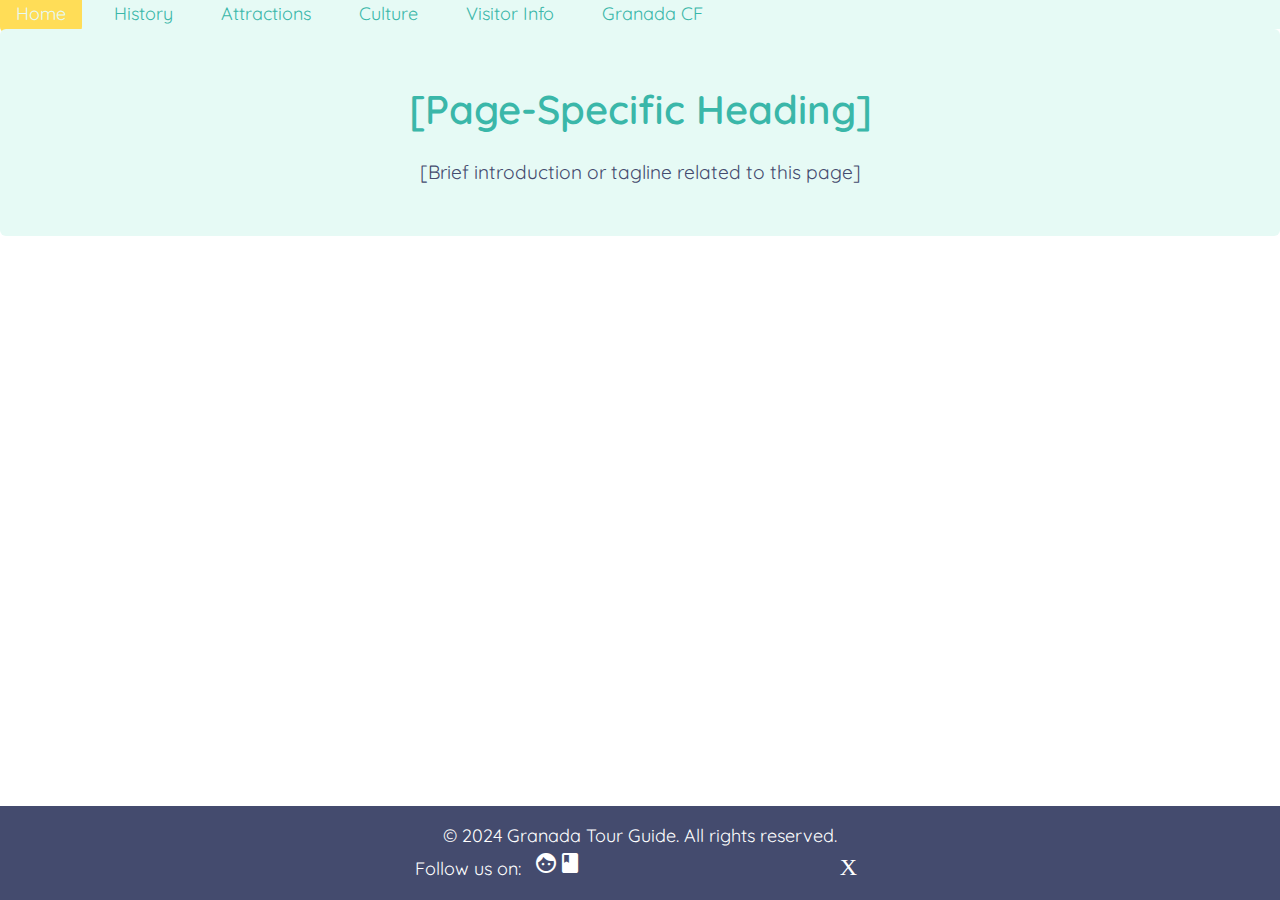
==== index.html @ 2a21a65d "layout done" ====
<!DOCTYPE html>
<html lang="en">
<head>
    <meta charset="UTF-8">
    <meta name="viewport" content="width=device-width, initial-scale=1.0">
    <title>VisitGranada - Home</title>
    <link rel="stylesheet" href="css/main.css"> <!-- Link to global CSS file -->
    <link href="https://fonts.googleapis.com/icon?family=Material+Icons" rel="stylesheet"> <!-- Material Icons -->
    <link rel="stylesheet" href="css/[page-specific].css"> <!-- Link to page-specific CSS -->
</head>
<body>
    <!-- Header -->
    <header>
        <nav>
            <ul class="nav-list">
                <li><a href="index.html">Home</a></li>
                <li><a href="history.html">History</a></li>
                <li><a href="attractions.html">Attractions</a></li>
                <li><a href="culture.html">Culture</a></li>
                <li><a href="visitorinfo.html">Visitor Info</a></li>
                <li><a href="granadacf.html">Granada CF</a></li>
            </ul>
        </nav>
    </header>

    <!-- Main Content -->
    <main>
        <section class="hero">
            <h1>[Page-Specific Heading]</h1>
            <p>[Brief introduction or tagline related to this page]</p>
        </section>

        <!-- Content Section -->
        <section class="content">
            <!-- Page-specific content goes here -->
        </section>
    </main>

    <!-- Footer -->
    <footer>
        <p>&copy; 2024 Granada Tour Guide. All rights reserved.</p>
        <p>Follow us on:
            <a href="https://www.facebook.com/"><span class="material-icons">facebook</span></a>
            <a href="https://instagram.com/"><span class="material-icons">instagram</span></a>
            <a href="https://x.com/"><span class="material-icons">X</span></a>
        </p>
    </footer>
</body>
</html>
---- css/main.css ----
/* 1. Google Font Import */
@import url('https://fonts.googleapis.com/css2?family=Quicksand:wght@300;400;600&display=swap');

/* 2. CSS Variables for Colors and Fonts */
:root {
    --white-bg: #ffffff;
    --vibrant-teal: #3AB7A9;
    --electric-orange: #FF6B35;
    --soft-yellow: #FFDD57;
    --steel-gray: #444B6E;
    --pale-mint: #E6FAF5;

    /* Font and Basic Sizes */
    --font-primary: 'Quicksand', sans-serif;
    --base-font-size: 16px;
    --heading-font-weight: 600;
    --text-font-weight: 400;
    --border-radius: 6px;
    --transition-speed: 0.3s;
}

/* 3. Global Styles */
*,
*::before,
*::after {
    margin: 0;
    padding: 0;
    box-sizing: border-box;
}

body {
    display: grid;
    grid-template-columns: 1fr;
    grid-template-rows: auto 1fr auto;
    grid-template-areas:
        "header"
        "main"
        "footer";
    font-family: var(--font-primary);
    font-size: var(--base-font-size);
    background-color: var(--white-bg);
    color: var(--steel-gray);
    line-height: 1.6;
    min-height: 100vh;
}

h1, h2, h3, h4, h5, h6 {
    color: var(--steel-gray);
    font-weight: var(--heading-font-weight);
}

a {
    color: var(--vibrant-teal);
    text-decoration: none;
    transition: color var(--transition-speed);
}

a:hover {
    color: var(--soft-yellow);
}

/* 4. Container and Layout Classes */
.container {
    max-width: 1200px;
    margin: 0 auto;
    padding: 0 1rem;
}

/* 5. Navbar Styles */
header {
    grid-area: header;
    background-color: var(--pale-mint);
}

.nav-list {
    display: flex;
    gap: 1rem;
    list-style: none;
}

.nav-list a {
    padding: 0.5rem 1rem;
    border-radius: var(--border-radius);
    transition: background-color var(--transition-speed);
}

.nav-list a:hover {
    background-color: var(--soft-yellow);
    color: var(--pale-mint);
}

/* 6. Button Styles */
button, .button {
    background-color: var(--vibrant-teal);
    color: var(--white-bg);
    font-weight: var(--text-font-weight);
    border: none;
    padding: 0.5rem 1.5rem;
    border-radius: var(--border-radius);
    cursor: pointer;
    transition: background-color var(--transition-speed), transform var(--transition-speed);
}

button:hover, .button:hover {
    background-color: var(--electric-orange);
    transform: translateY(-3px);
}

/* 7. Animations */
@keyframes fadeIn {
    from { opacity: 0; }
    to { opacity: 1; }
}

@keyframes slideIn {
    from { transform: translateX(-100%); }
    to { transform: translateX(0); }
}

/* 8. Utility Classes */
.fade-in {
    animation: fadeIn 1s ease-in-out;
}

.slide-in {
    animation: slideIn 0.5s ease-in-out;
}

/* 9. Hover Effects */
.icon-hover:hover {
    color: var(--soft-yellow);
    transform: scale(1.1);
}

/* 10. Hero Section */
.hero {
    background-color: var(--pale-mint);
    color: var(--steel-gray);
    padding: 2rem;
    text-align: center;
    border-radius: var(--border-radius);
}

.hero h1 {
    font-size: 2.5rem;
    color: var(--vibrant-teal);
}

.hero p {
    font-size: 1.2rem;
    margin-top: 1rem;
    color: var(--steel-gray);
}

/* Footer */
footer {
    grid-area: footer;
    background-color: var(--steel-gray);
    color: var(--white-bg);
    text-align: center;
    padding: 1rem;
}

/* Footer Social Links Styling */
footer p a {
    color: var(--white-bg);
    margin: 0 0.5rem;
    text-decoration: none;
}

footer p a:hover {
    color: var(--vibrant-teal);
}

/* Media Queries for Responsiveness */

/* Large Screens */
@media (min-width: 992px) {
    :root {
        --base-font-size: 18px;
    }
    .hero {
        padding: 3rem;
    }
}

/* Tablets and Medium Screens: Sidebar Navigation */
@media (max-width: 991px) and (min-width: 768px) {
    :root {
        --base-font-size: 16px;
    }

    body {
        grid-template-columns: 45px 1fr ;
        grid-template-rows: 1fr 1fr 1fr 1fr 1fr;
        grid-template-areas:
            "header main"
            "header main"
            "header main"
            "header main"
            "header footer";
    }

    header {
        height: 100vh;
        position: sticky;
        top: 0;
        display: flex;
        align-items: center;
        justify-content: center;
        flex-direction: column;
    }

    .nav-list {
        flex-direction: column;
        gap: 0.5rem;
        align-items: center;
    }

    footer {
        grid-column: 2 / 3;
        grid-row: 2;
    }

    .hero {
        padding: 2rem;
    }
}

/* Mobile Screens: Compact Sidebar Navigation */
@media (max-width: 767px) {
    :root {
        --base-font-size: 14px;
    }

    body {
        grid-template-columns: 45px 1fr ;
        grid-template-rows: 1fr 1fr 1fr 1fr 1fr;
        grid-template-areas:
            "header main"
            "header main"
            "header main"
            "header main"
            "header footer";
    }

    header {
        height: 100vh;
        position: sticky;
        top: 0;
        display: flex;
        align-items: center;
        justify-content: center;
        flex-direction: column;
    }

    .nav-list {
        flex-direction: column;
        align-items: center;
    }

    footer {
        grid-column: 2 / 3;
        grid-row: 2;
    }

    .hero {
        padding: 1.5rem;
        font-size: 1.2rem;
    }

    h1 {
        font-size: 1.8rem;
    }

    p {
        font-size: 1rem;
    }
}
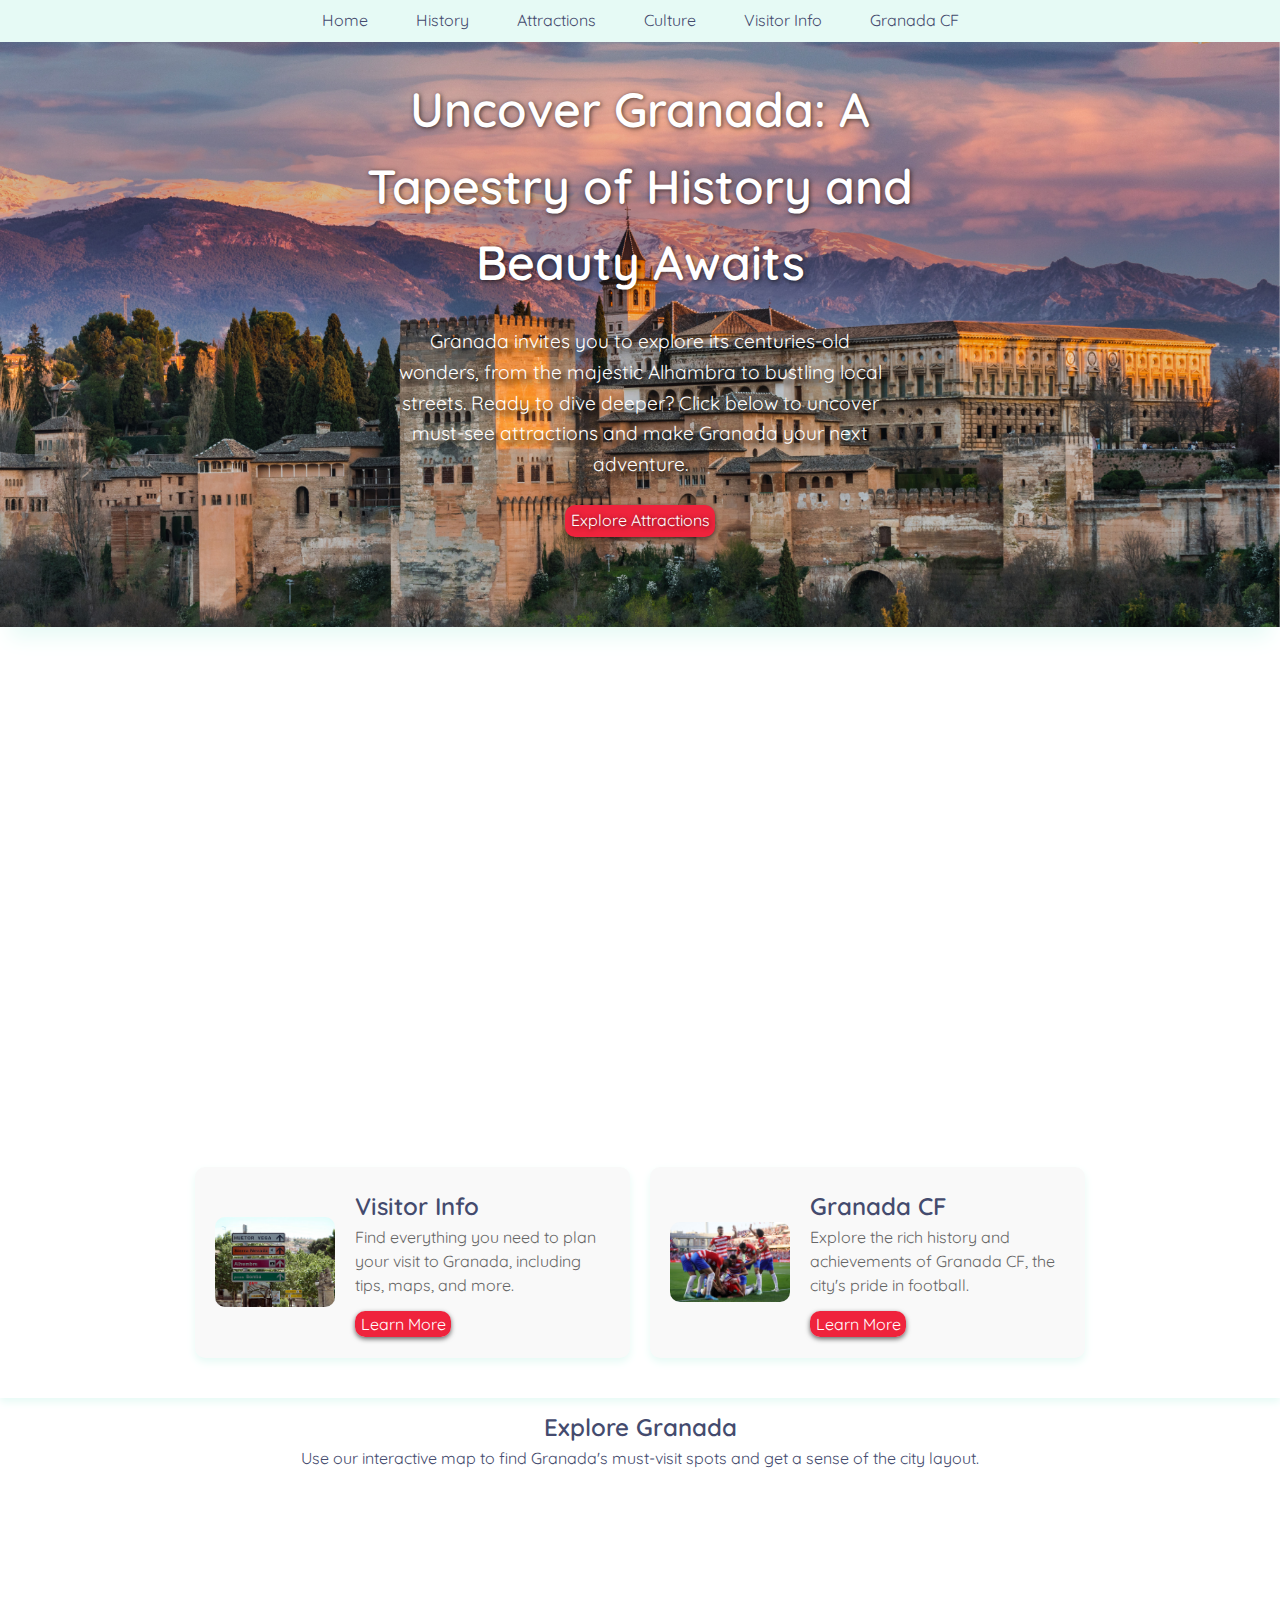
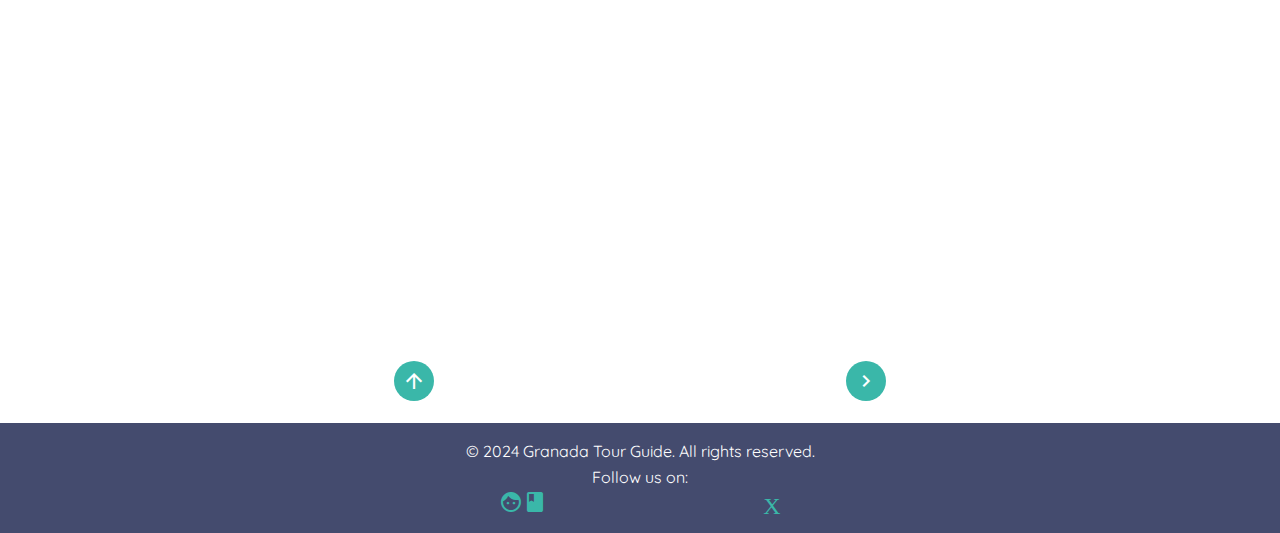
==== commit c59e7945: "website done" ====
--- a/index.html
+++ b/index.html
@@ -4,46 +4,210 @@
     <meta charset="UTF-8">
     <meta name="viewport" content="width=device-width, initial-scale=1.0">
     <title>VisitGranada - Home</title>
-    <link rel="stylesheet" href="css/main.css"> <!-- Link to global CSS file -->
-    <link href="https://fonts.googleapis.com/icon?family=Material+Icons" rel="stylesheet"> <!-- Material Icons -->
-    <link rel="stylesheet" href="css/[page-specific].css"> <!-- Link to page-specific CSS -->
+    <link href="https://fonts.googleapis.com/icon?family=Material+Icons" rel="stylesheet"> 
+    <link rel="stylesheet" href="css/home.css"> 
+    <meta name="description" content="Visit Granada, a city rich in history, culture, and attractions. Discover the best sites to explore, from the Alhambra to Granada CF.">
+    <meta name="keywords" content="Visit Granada, Granada tourism, Granada travel guide, Alhambra Granada, Granada attractions, Granada Spain">
+
 </head>
 <body>
-    <!-- Header -->
+
     <header>
         <nav>
             <ul class="nav-list">
-                <li><a href="index.html">Home</a></li>
-                <li><a href="history.html">History</a></li>
-                <li><a href="attractions.html">Attractions</a></li>
-                <li><a href="culture.html">Culture</a></li>
-                <li><a href="visitorinfo.html">Visitor Info</a></li>
-                <li><a href="granadacf.html">Granada CF</a></li>
+                <li>
+                    <a href="index.html" data-tooltip="Home">
+                        <span class="nav-text">Home</span> 
+                        <span class="material-icons nav-icon">
+                            home
+                        </span> 
+                    </a> 
+                    
+                </li>
+                <li>
+                    <a href="history.html" data-tooltip="History">
+                        <span class="nav-text">History</span> 
+                        <span class="material-icons nav-icon">
+                            history
+                        </span> 
+                    </a> 
+                    
+                </li>
+                <li>
+                    <a href="attractions.html" data-tooltip="Attractions">
+                        <span class="nav-text">Attractions</span> 
+                        <span class="material-icons nav-icon">
+                            tour
+                        </span>
+                    </a> 
+                    
+                 </li>
+                <li>
+                    <a href="culture.html" data-tooltip="Culture ">
+                        <span class="nav-text">Culture</span> 
+                        <span class="material-icons nav-icon">
+                            menu_book
+                        </span>
+                    </a> 
+                   
+                 </li>
+                <li>
+                    <a href="visitorinfo.html" data-tooltip="Visitor Info">
+                        <span class="nav-text">Visitor Info</span> 
+                        <span class="material-icons nav-icon">
+                            info
+                        </span>
+                    </a> 
+                    
+                 </li>
+                <li>
+                    <a href="granadacf.html" data-tooltip="GranadaCF">
+                        <span class="nav-text">Granada CF</span> 
+                        <span class="material-icons nav-icon">
+                            sports_soccer
+                        </span>
+                    </a> 
+            
+                 </li>
             </ul>
         </nav>
     </header>
 
-    <!-- Main Content -->
+  
     <main>
         <section class="hero">
-            <h1>[Page-Specific Heading]</h1>
-            <p>[Brief introduction or tagline related to this page]</p>
+
+            <img src="assets/images/hero.png" alt="hero image">
+            
+            <div>   
+                <h1>Uncover Granada: A Tapestry of History and Beauty Awaits</h1>
+                
+                <p>Granada invites you to explore its centuries-old wonders, from the majestic Alhambra to bustling local streets. Ready to dive deeper? Click below to uncover must-see attractions and make Granada your next adventure.</p>
+
+                <a href="attractions.html" class="cta">Explore Attractions</a>
+            </div>
+            
+
+            
         </section>
 
-        <!-- Content Section -->
-        <section class="content">
-            <!-- Page-specific content goes here -->
+        <div class="sections">
+            <a href="history.html">
+                <div class="section-item" style="--i: 1">
+                    <img src="assets/images/history.jpg" alt="History of Granada">
+                    <h2>History</h2>
+                    <p>Granada's history is a rich tapestry of influences from Roman, Moorish, and Christian periods. Discover the unique heritage that shapes Granada today.</p>
+                </div>
+            </a>
+            <a href="attractions.html">
+                <div class="section-item" style="--i: 2">
+                    <img src="assets/images/attractions.jpg" alt="Granada Attractions">
+                    <h2>Attractions</h2>
+                    <p>Granada is home to world-famous sites like the Alhambra, Generalife, and the Albaicín. Dive into the beauty of these iconic attractions.</p>
+                </div>
+            </a>
+            <a href="culture.html">
+                <div class="section-item" style="--i: 3">
+                    <img src="assets/images/culture.jpg" alt="Granada Culture">
+                    <h2>Culture</h2>
+                    <p>Experience Granada's vibrant culture, from its flamenco roots to its bustling festivals and traditional gastronomy.</p>
+                </div>
+            </a>
+
+            <div class="section-container-2">
+
+                <div class="section visitor-info">
+                    <img src="assets/images/visitor-info.jpg" alt="Visitor Info">
+                    <div class="content">
+                        <h2>Visitor Info</h2>
+                        <p>Find everything you need to plan your visit to Granada, including tips, maps, and more.</p>
+                        <a href="visitorinfo.html" class="cta">Learn More</a>
+                    </div>
+                </div>
+
+                <div class="section granadacf">
+                    <img src="assets/images/granadacf.jpg" alt="Granada CF">
+                    <div class="content">
+                        <h2>Granada CF</h2>
+                        <p>Explore the rich history and achievements of Granada CF, the city's pride in football.</p>
+                        <a href="granadacf.html" class="cta">Learn More</a>
+                    </div>
+                </div>
+                
+            </div>
+            
+        </div>
+        <section class="map-container">
+            <h2>Explore Granada</h2>
+            <p>Use our interactive map to find Granada's must-visit spots and get a sense of the city layout.</p>
+            
+            <div class="map">
+                <iframe 
+                    src="https://www.google.com/maps/embed?pb=!1m18!1m12!1m3!1d31695.193933229857!2d-3.617222!3d37.1773366!2m3!1f0!2f0!3f0!3m2!1i1024!2i768!4f13.1!3m3!1m2!1s0xd71fca35a35e289%3A0x9582f1b2b0d24932!2sGranada%2C%20Spain!5e0!3m2!1sen!2sus!4v1612330225878!5m2!1sen!2sus" 
+                    width="100%" 
+                    height="450" 
+                    style="border:0;" 
+                    allowfullscreen="" 
+                    loading="lazy"
+                    referrerpolicy="no-referrer-when-downgrade">
+                </iframe>
+            </div>
+        
         </section>
+
+        <div class="arrow-navigator-container">
+
+            <a href="#" class="back-to-top" data-tooltip="Back to Top">
+                <span class="material-icons">
+                    arrow_upward
+                </span>
+            </a>
+            <a href="history.html" class="arrow-right" data-tooltip="History">
+                <span class="material-icons">
+                    chevron_right
+                </span>
+            </a>
+
+        </div>
+        
+
     </main>
 
-    <!-- Footer -->
+    
+
+    
     <footer>
         <p>&copy; 2024 Granada Tour Guide. All rights reserved.</p>
-        <p>Follow us on:
-            <a href="https://www.facebook.com/"><span class="material-icons">facebook</span></a>
-            <a href="https://instagram.com/"><span class="material-icons">instagram</span></a>
-            <a href="https://x.com/"><span class="material-icons">X</span></a>
-        </p>
+        <div>
+            Follow us on:
+            <ul class="footer-items-container">
+
+            <li>
+                <a href="https://www.facebook.com/">
+                    <span class="material-icons">
+                        facebook
+                    </span>
+                </a>
+            </li>
+
+            <li>
+                <a href="https://instagram.com/">
+                    <span class="material-icons">
+                        instagram
+                    </span>
+                </a>
+            </li>
+
+            <li>
+                <a href="https://x.com/">
+                    <span class="material-icons">
+                        X
+                    </span>
+                </a>
+            </li>
+
+            </ul>
+        </div>
     </footer>
 </body>
 </html>
--- a/css/home.css
+++ b/css/home.css
@@ -0,0 +1,183 @@
+@import url("main.css");
+
+.cta{ 
+    background-color: var(--electric-red);
+    color: var(--white-bg);
+    padding: 0.2rem 0.35rem;
+    border-radius: var(--border-radius);
+    white-space: nowrap;
+    font-size: 1rem;
+    box-shadow: 0px 2px 5px rgba(0, 0, 0, 0.6);
+    opacity: 1;
+    transition: opacity 0.8s ease;
+}
+
+.cta:hover{
+    scale: 0.95;
+    opacity: 0.7;
+}
+
+.sections{
+    padding: 100px;
+    margin-top: -20px;
+}
+
+
+.sections {
+    display: flex;
+    gap: 20px;
+    flex-wrap: wrap;
+    justify-content: center;
+    padding: 20px;
+    box-shadow: 0 4px 8px var(--pale-mint);
+
+}
+
+
+.section-item {
+    position: relative;
+    width: 300px;
+    height: 500px;
+    padding: 20px;
+    background: #ffffff;
+    border-radius: 10px;
+    box-shadow: 0 4px 16px var(--pale-mint);
+    overflow: hidden;
+    transform: translateY(50px);
+    opacity: 0;
+    animation: fadeInUp 0.8s forwards;
+    animation-delay: calc(0.3s * var(--i));
+
+    img {
+        width: 100%;
+        aspect-ratio: 4/4;
+        border-radius: 10px;
+        transition: transform 0.4s ease;
+    }
+}
+
+
+.section-item:hover img {
+    transform: scale(1.05);
+}
+
+.section-item:hover {
+    box-shadow: 0 8px 16px #ef233b1c;
+}
+
+
+.section-item h2 {
+    font-size: 1.5em;
+    margin: 15px 0;
+    transition: color 0.4s ease;
+}
+
+.section-item p {
+    font-size: 1em;
+    line-height: 1.5;
+}
+
+.section-item:hover h2 {
+    color: #e63946; 
+}
+
+
+.section-container-2 {
+    display: flex;
+    gap: 20px;
+    width: 75%;
+    margin: 0 auto;
+    padding: 20px;
+    box-sizing: border-box;
+}
+
+
+.section {
+    display: flex;
+    flex: 1;
+    padding: 20px;
+    background-color: #f9f9f9;
+    border-radius: 10px;
+    box-shadow: 0 4px 8px var(--pale-mint);
+    align-items: center; 
+    img {
+        width: 120px; 
+        height: auto;
+        border-radius: 10px;
+        margin-right: 20px; 
+    }
+}
+
+
+.section .content {
+    flex: 1;
+}
+
+.section p {
+    font-size: 1em;
+    color: #666;
+    line-height: 1.5;
+    margin: 0 0 15px;
+}
+
+.section:hover {
+    box-shadow: 0 8px 16px #ef233b1c;
+}
+
+.map-container {
+    text-align: center;
+    display: flex;
+    justify-content: center;
+    align-items: center;
+    flex-direction: column;
+    width: 100%;
+    padding: 10px;
+}
+
+.map{
+   width: 75%;
+    overflow: hidden;
+    border-radius: 10px;
+}
+
+
+
+
+
+
+@keyframes fadeInUp {
+    0% {
+        transform: translateY(50px);
+        opacity: 0;
+    }
+    100% {
+        transform: translateY(0);
+        opacity: 1;
+    }
+}
+
+
+
+
+@media (max-width: 991px) and (min-width: 768px) {
+    
+
+}
+
+
+@media (max-width: 767px) {
+    
+    .section-container-2 {
+        flex-direction: column;
+        width: 90%;
+    }
+    .section {
+        flex-direction: column;
+        text-align: center;
+    }
+    .section img {
+        margin: 0 0 15px;
+    }
+    
+}
+
